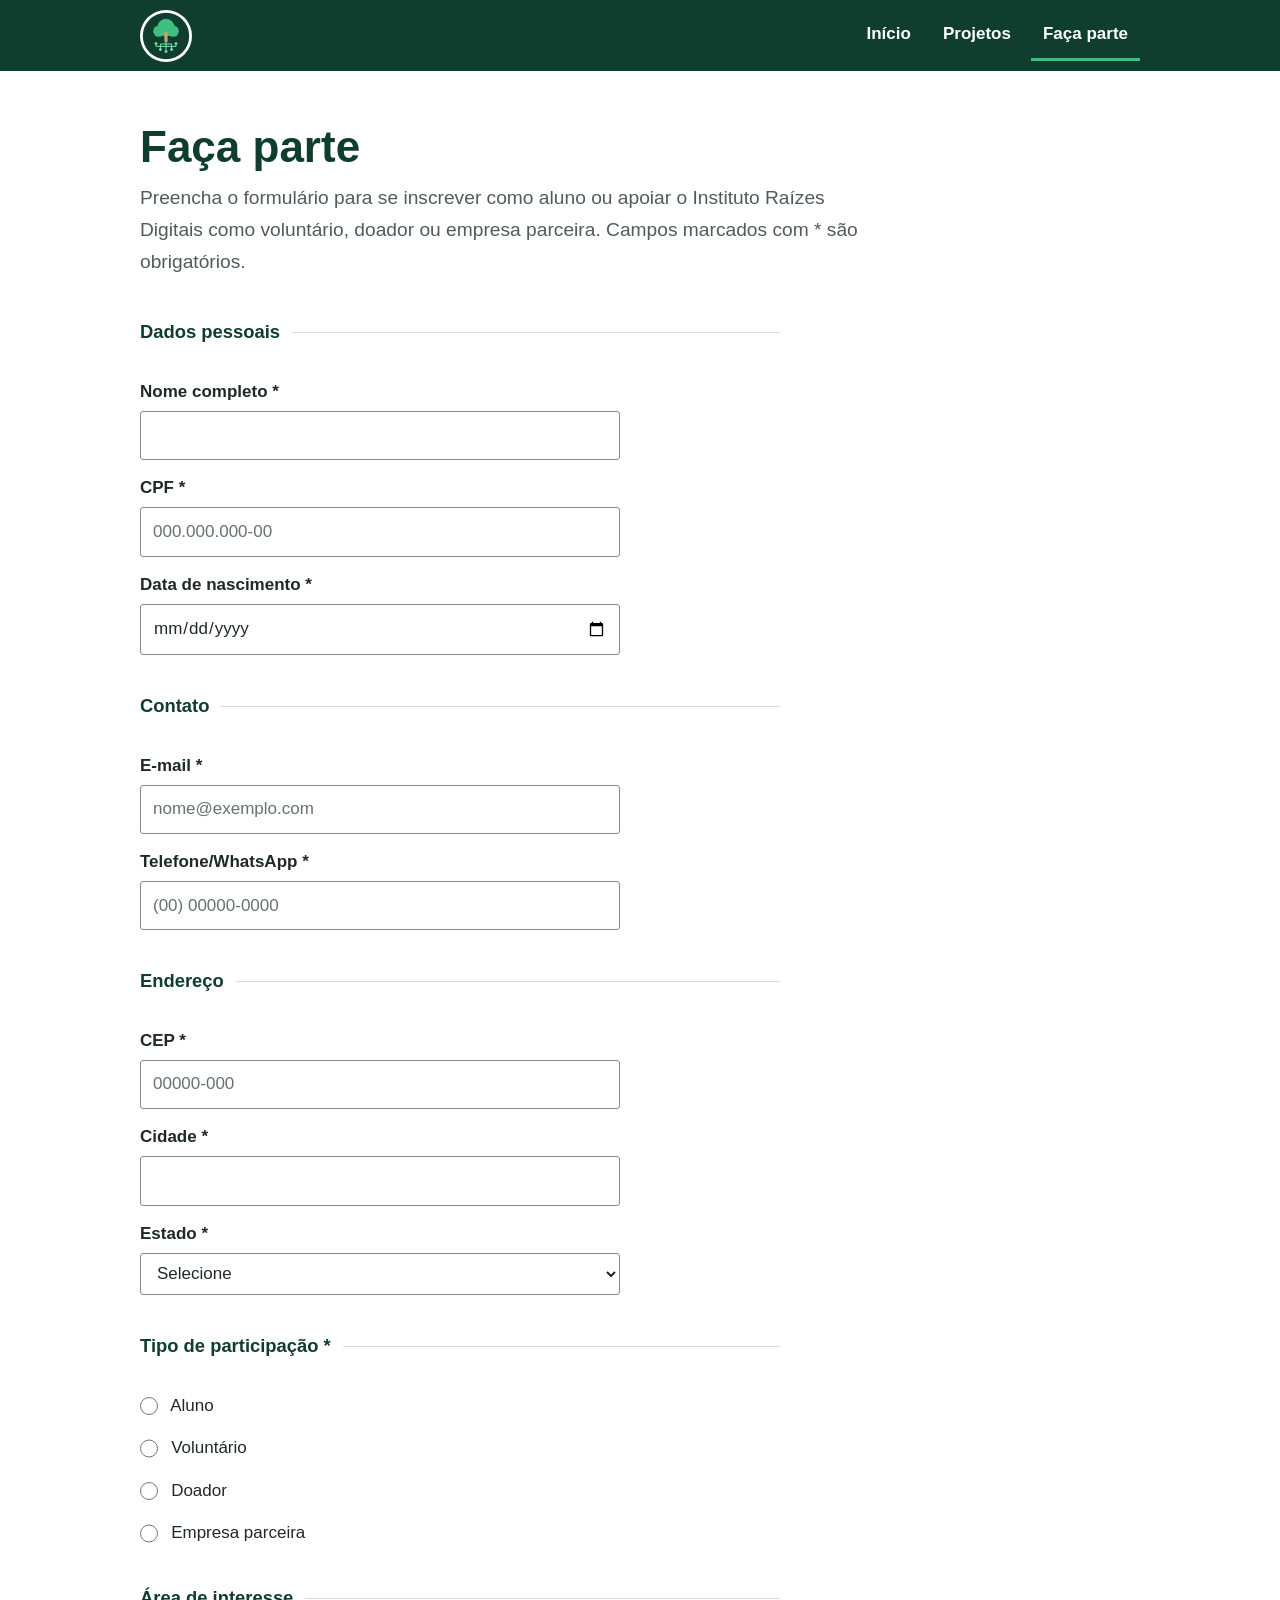
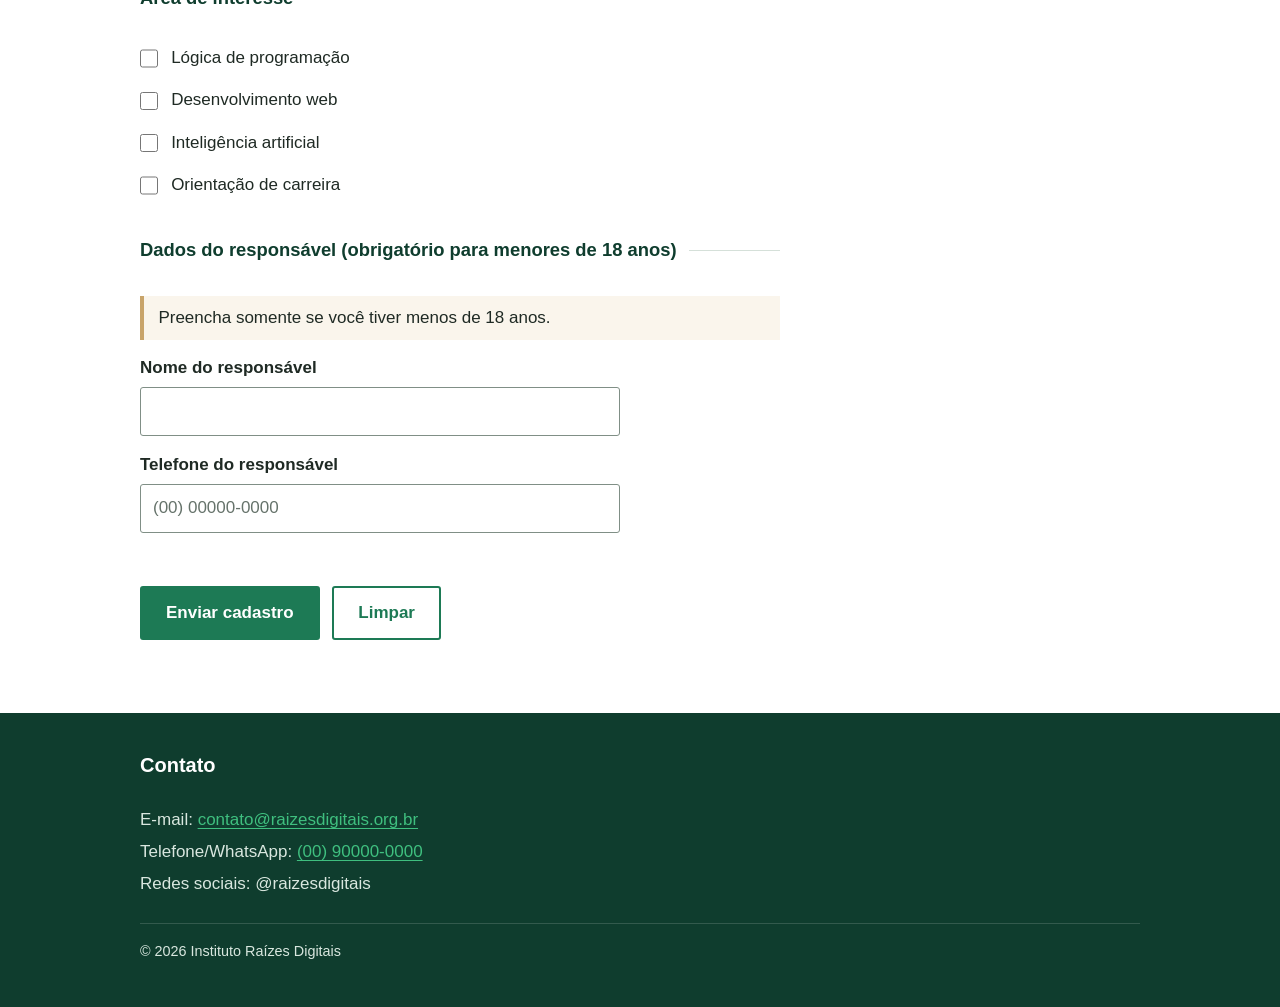
==== cadastro.html @ 271962aa "Initial commit" ====
<!DOCTYPE html>
<html lang="pt-BR">
<head>
  <meta charset="UTF-8">
  <meta name="viewport" content="width=device-width, initial-scale=1.0">
  <meta name="description" content="Cadastre-se como aluno, voluntário, doador ou parceiro do Instituto Raízes Digitais.">
  <link rel="stylesheet" href="assets/css/style.css">
  <title>Faça parte | Instituto Raízes Digitais</title>
</head>
<body>

  <header>
    <picture>
      <source srcset="assets/img/logo-raizes-digitais.svg" type="image/svg+xml">
      <source srcset="assets/img/logo-raizes-digitais.webp" type="image/webp">
      <img src="assets/img/logo-raizes-digitais.png" alt="Logotipo do Instituto Raízes Digitais: uma árvore com raízes em forma de circuito eletrônico" width="120" height="120">
    </picture>
    <nav>
      <ul>
        <li><a href="index.html">Início</a></li>
        <li><a href="projetos.html">Projetos</a></li>
        <li><a href="cadastro.html" aria-current="page">Faça parte</a></li>
      </ul>
    </nav>
  </header>

  <main>
    <h1>Faça parte</h1>
    <p>Preencha o formulário para se inscrever como aluno ou apoiar o Instituto Raízes Digitais como voluntário, doador ou empresa parceira. Campos marcados com * são obrigatórios.</p>

    <form action="#" method="post">

      <fieldset>
        <legend>Dados pessoais</legend>

        <p>
          <label for="nome">Nome completo *</label><br>
          <input type="text" id="nome" name="nome" required minlength="3" maxlength="100" autocomplete="name">
        </p>

        <p>
          <label for="cpf">CPF *</label><br>
          <input type="text" id="cpf" name="cpf" required inputmode="numeric" maxlength="14"
                 pattern="\d{3}\.\d{3}\.\d{3}-\d{2}" placeholder="000.000.000-00"
                 title="Digite o CPF no formato 000.000.000-00">
        </p>

        <p>
          <label for="nascimento">Data de nascimento *</label><br>
          <input type="date" id="nascimento" name="nascimento" required min="1920-01-01" max="2010-12-31" autocomplete="bday">
        </p>
      </fieldset>

      <fieldset>
        <legend>Contato</legend>

        <p>
          <label for="email">E-mail *</label><br>
          <input type="email" id="email" name="email" required maxlength="100" autocomplete="email" placeholder="nome@exemplo.com">
        </p>

        <p>
          <label for="telefone">Telefone/WhatsApp *</label><br>
          <input type="tel" id="telefone" name="telefone" required maxlength="15" autocomplete="tel"
                 pattern="\(\d{2}\) \d{4,5}-\d{4}" placeholder="(00) 00000-0000"
                 title="Digite o telefone no formato (00) 00000-0000">
        </p>
      </fieldset>

      <fieldset>
        <legend>Endereço</legend>

        <p>
          <label for="cep">CEP *</label><br>
          <input type="text" id="cep" name="cep" required inputmode="numeric" maxlength="9"
                 pattern="\d{5}-\d{3}" placeholder="00000-000" autocomplete="postal-code"
                 title="Digite o CEP no formato 00000-000">
        </p>

        <p>
          <label for="cidade">Cidade *</label><br>
          <input type="text" id="cidade" name="cidade" required maxlength="60" autocomplete="address-level2">
        </p>

        <p>
          <label for="estado">Estado *</label><br>
          <select id="estado" name="estado" required autocomplete="address-level1">
            <option value="">Selecione</option>
            <option value="AC">Acre</option>
            <option value="AL">Alagoas</option>
            <option value="AP">Amapá</option>
            <option value="AM">Amazonas</option>
            <option value="BA">Bahia</option>
            <option value="CE">Ceará</option>
            <option value="DF">Distrito Federal</option>
            <option value="ES">Espírito Santo</option>
            <option value="GO">Goiás</option>
            <option value="MA">Maranhão</option>
            <option value="MT">Mato Grosso</option>
            <option value="MS">Mato Grosso do Sul</option>
            <option value="MG">Minas Gerais</option>
            <option value="PA">Pará</option>
            <option value="PB">Paraíba</option>
            <option value="PR">Paraná</option>
            <option value="PE">Pernambuco</option>
            <option value="PI">Piauí</option>
            <option value="RJ">Rio de Janeiro</option>
            <option value="RN">Rio Grande do Norte</option>
            <option value="RS">Rio Grande do Sul</option>
            <option value="RO">Rondônia</option>
            <option value="RR">Roraima</option>
            <option value="SC">Santa Catarina</option>
            <option value="SP">São Paulo</option>
            <option value="SE">Sergipe</option>
            <option value="TO">Tocantins</option>
          </select>
        </p>
      </fieldset>

      <fieldset>
        <legend>Tipo de participação *</legend>

        <p>
          <input type="radio" id="tipo-aluno" name="tipo" value="aluno" required>
          <label for="tipo-aluno">Aluno</label>
        </p>
        <p>
          <input type="radio" id="tipo-voluntario" name="tipo" value="voluntario">
          <label for="tipo-voluntario">Voluntário</label>
        </p>
        <p>
          <input type="radio" id="tipo-doador" name="tipo" value="doador">
          <label for="tipo-doador">Doador</label>
        </p>
        <p>
          <input type="radio" id="tipo-parceiro" name="tipo" value="parceiro">
          <label for="tipo-parceiro">Empresa parceira</label>
        </p>
      </fieldset>

      <fieldset>
        <legend>Área de interesse</legend>

        <p>
          <input type="checkbox" id="area-programacao" name="area" value="programacao">
          <label for="area-programacao">Lógica de programação</label>
        </p>
        <p>
          <input type="checkbox" id="area-web" name="area" value="web">
          <label for="area-web">Desenvolvimento web</label>
        </p>
        <p>
          <input type="checkbox" id="area-ia" name="area" value="ia">
          <label for="area-ia">Inteligência artificial</label>
        </p>
        <p>
          <input type="checkbox" id="area-carreira" name="area" value="carreira">
          <label for="area-carreira">Orientação de carreira</label>
        </p>
      </fieldset>

      <fieldset id="grupo-responsavel">
        <legend>Dados do responsável (obrigatório para menores de 18 anos)</legend>
        <p>Preencha somente se você tiver menos de 18 anos.</p>

        <p>
          <label for="resp-nome">Nome do responsável</label><br>
          <input type="text" id="resp-nome" name="resp-nome" minlength="3" maxlength="100">
        </p>

        <p>
          <label for="resp-telefone">Telefone do responsável</label><br>
          <input type="tel" id="resp-telefone" name="resp-telefone" maxlength="15"
                 pattern="\(\d{2}\) \d{4,5}-\d{4}" placeholder="(00) 00000-0000"
                 title="Digite o telefone no formato (00) 00000-0000">
        </p>
      </fieldset>

      <p>
        <button type="submit">Enviar cadastro</button>
        <button type="reset">Limpar</button>
      </p>

    </form>
  </main>

  <footer>
    <h2>Contato</h2>
    <address>
      <p>E-mail: <a href="mailto:contato@raizesdigitais.org.br">contato@raizesdigitais.org.br</a></p>
      <p>Telefone/WhatsApp: <a href="tel:+5500900000000">(00) 90000-0000</a></p>
      <p>Redes sociais: @raizesdigitais</p>
    </address>
    <p>&copy; 2026 Instituto Raízes Digitais</p>
  </footer>


</body>
</html>
---- assets/css/style.css ----
/* Instituto Raízes Digitais - folha de estilos */

/* ---------- Variáveis (cores e medidas) ---------- */
:root {
  --verde-escuro: #0f3d2e;
  --verde: #1d7a55;
  --verde-claro: #3fbf7f;
  --verde-suave: #e6f4ec;
  --madeira: #c8a46a;
  --texto: #1f2a24;
  --texto-suave: #4f5d55;
  --fundo: #ffffff;
  --branco: #ffffff;
  --borda: #d5e0d9;
  --borda-campo: #808f86;
  --erro: #b3261e;
  --raio: 3px;
  --largura: 1000px;
  --leitura: 68ch;
}

/* ---------- Base ---------- */
*,
*::before,
*::after {
  box-sizing: border-box;
}

html {
  scroll-behavior: smooth;
}

body {
  margin: 0;
  font-family: "Segoe UI", Roboto, Arial, sans-serif;
  font-size: 1.0625rem;
  line-height: 1.65;
  color: var(--texto);
  background: var(--fundo);
}

img {
  max-width: 100%;
  height: auto;
  display: block;
}

p,
li {
  max-width: var(--leitura);
}

a {
  color: var(--verde);
  text-underline-offset: 0.15em;
}

a:hover {
  color: var(--verde-escuro);
}

a:focus-visible,
button:focus-visible,
input:focus-visible,
select:focus-visible {
  outline: 3px solid var(--madeira);
  outline-offset: 2px;
}

h1,
h2,
h3 {
  line-height: 1.25;
  color: var(--verde-escuro);
}

h1 {
  font-size: clamp(2rem, 5vw, 2.75rem);
  margin: 0 0 0.5rem;
}

h2 {
  font-size: 1.55rem;
  margin: 0 0 1.75rem;
}

h3 {
  font-size: 1.15rem;
  margin: 1.5rem 0 0.35rem;
}

/* ---------- Cabeçalho e navegação ---------- */
header {
  display: flex;
  align-items: center;
  justify-content: space-between;
  gap: 1rem;
  padding: 0.6rem max(1rem, calc((100% - var(--largura)) / 2));
  background: var(--verde-escuro);
  position: sticky;
  top: 0;
  z-index: 10;
}

header img {
  width: 52px;
  height: 52px;
  padding: 2px;
  background: var(--branco);
  border-radius: 50%;
}

nav ul {
  display: flex;
  flex-wrap: wrap;
  gap: 0.5rem;
  margin: 0;
  padding: 0;
  list-style: none;
}

nav a {
  display: block;
  padding: 0.6rem 0.75rem;
  border-bottom: 3px solid transparent;
  color: var(--branco);
  text-decoration: none;
  font-weight: 600;
}

nav a:hover {
  color: var(--branco);
  border-bottom-color: rgba(255, 255, 255, 0.4);
}

nav a[aria-current="page"] {
  border-bottom-color: var(--verde-claro);
}

/* ---------- Conteúdo principal ---------- */
main {
  max-width: calc(var(--largura) + 2rem);
  margin: 0 auto;
  padding: 3rem 1rem 3.5rem;
}

main > h1 + p {
  font-size: 1.2rem;
  color: var(--texto-suave);
  margin: 0 0 2.5rem;
}

main > section {
  padding: 2.5rem 0;
  border-top: 1px solid var(--borda);
}

main > section picture img {
  margin-top: 1.5rem;
}

main h2 + * {
  margin-top: 0;
}

main > section > :last-child {
  margin-bottom: 0;
}

main h2 + p {
  margin-top: -0.3rem;
}

main h3 + p {
  margin-top: 0;
}

#missao-visao-valores ul {
  display: flex;
  flex-wrap: wrap;
  gap: 0.5rem;
  max-width: none;
  padding: 0;
  list-style: none;
}

#missao-visao-valores li {
  padding: 0.3rem 0.8rem;
  border: 1px solid var(--verde);
  color: var(--verde-escuro);
  font-weight: 600;
  font-size: 0.95rem;
}

#impacto ul {
  display: grid;
  grid-template-columns: repeat(auto-fit, minmax(170px, 1fr));
  gap: 1.75rem 1.5rem;
  margin: 0;
  padding: 0;
  list-style: none;
}

#impacto li {
  padding-left: 1rem;
  border-left: 3px solid var(--verde-claro);
  color: var(--texto-suave);
  line-height: 1.4;
}

#impacto strong {
  display: block;
  font-size: 2.1rem;
  line-height: 1.1;
  color: var(--verde);
}

#como-apoiar p:last-child a,
#como-participar a {
  display: inline-block;
  margin-top: 0.25rem;
  padding: 0.55rem 1.1rem;
  border-radius: var(--raio);
  background: var(--verde);
  color: var(--branco);
  text-decoration: none;
  font-weight: 600;
}

#como-apoiar p:last-child a:hover,
#como-participar a:hover {
  background: var(--verde-escuro);
  color: var(--branco);
}

#como-participar a {
  margin-left: 0.25rem;
  padding: 0.3rem 0.8rem;
  font-size: 0.95rem;
}

/* ---------- Página inicial em telas largas ---------- */
@media (min-width: 760px) {
  #quem-somos {
    display: grid;
    grid-template-columns: 1fr 1fr;
    grid-template-rows: auto 1fr;
    column-gap: 2.5rem;
    align-items: start;
  }

  #quem-somos h2 {
    grid-column: 1;
    grid-row: 1;
  }

  #quem-somos p {
    grid-column: 1;
    grid-row: 2;
  }

  #quem-somos picture {
    grid-column: 2;
    grid-row: 1 / 3;
  }

  #quem-somos picture img {
    margin-top: 0;
  }

  #missao-visao-valores {
    display: grid;
    grid-template-columns: 1fr 1fr;
    column-gap: 3rem;
  }

  #missao-visao-valores h2,
  #missao-visao-valores h3:nth-of-type(3),
  #missao-visao-valores ul {
    grid-column: 1 / -1;
  }

  #missao-visao-valores h3:nth-of-type(1),
  #missao-visao-valores h3:nth-of-type(2) {
    grid-row: 2;
    margin-top: 0;
  }

  #missao-visao-valores p:nth-of-type(1),
  #missao-visao-valores p:nth-of-type(2) {
    grid-row: 3;
  }

  #missao-visao-valores h3:nth-of-type(1),
  #missao-visao-valores p:nth-of-type(1) {
    grid-column: 1;
  }

  #missao-visao-valores h3:nth-of-type(2),
  #missao-visao-valores p:nth-of-type(2) {
    grid-column: 2;
  }

  #impacto ul {
    grid-template-columns: repeat(3, 1fr);
  }

  #como-apoiar {
    display: grid;
    grid-template-columns: repeat(3, 1fr);
    column-gap: 3rem;
  }

  #como-apoiar h2,
  #como-apoiar p:last-child {
    grid-column: 1 / -1;
  }

  #como-apoiar h3 {
    grid-row: 2;
    margin-top: 0;
  }

  #como-apoiar h3 + p {
    grid-row: 3;
  }

  #como-apoiar h3:nth-of-type(1),
  #como-apoiar h3:nth-of-type(1) + p {
    grid-column: 1;
  }

  #como-apoiar h3:nth-of-type(2),
  #como-apoiar h3:nth-of-type(2) + p {
    grid-column: 2;
  }

  #como-apoiar h3:nth-of-type(3),
  #como-apoiar h3:nth-of-type(3) + p {
    grid-column: 3;
  }
}

#missao-visao-valores h3:nth-of-type(-n + 2),
#missao-visao-valores p:nth-of-type(-n + 2),
#como-apoiar h3,
#como-apoiar h3 + p {
  max-width: none;
  margin-bottom: 0;
  padding-left: 1.1rem;
  padding-right: 1.1rem;
  background: var(--verde-suave);
}

#missao-visao-valores h3:nth-of-type(-n + 2),
#como-apoiar h3 {
  padding-top: 0.9rem;
  padding-bottom: 0.35rem;
  border-top: 3px solid var(--verde-claro);
}

#missao-visao-valores p:nth-of-type(-n + 2),
#como-apoiar h3 + p {
  padding-bottom: 1.1rem;
}

#como-apoiar p:last-child {
  margin: 2.25rem 0 0;
}

/* ---------- Projetos ---------- */
#frentes {
  display: grid;
  grid-template-columns: repeat(auto-fill, minmax(280px, 1fr));
  gap: 2rem 1.75rem;
}

#frentes h2 {
  grid-column: 1 / -1;
  margin-bottom: -0.25rem;
}

#frentes article {
  padding-top: 1rem;
  border-top: 3px solid var(--verde-claro);
}

#frentes article h3 {
  margin-top: 0;
}

#frentes article ul {
  margin: 0.75rem 0 0;
  padding: 0;
  list-style: none;
  font-size: 0.92rem;
  color: var(--texto-suave);
}

#frentes article li + li {
  border-top: 1px solid var(--borda);
  padding-top: 0.25rem;
  margin-top: 0.25rem;
}

#protecao-menores ul {
  padding-left: 1.25rem;
}

#protecao-menores li + li {
  margin-top: 0.4rem;
}

/* ---------- Formulário de cadastro ---------- */
form {
  display: grid;
  gap: 2.25rem;
  max-width: 640px;
}

fieldset {
  min-width: 0;
  margin: 0;
  padding: 1rem 0 0;
  border: 0;
  border-top: 1px solid var(--borda);
}

legend {
  padding: 0 0.75rem 0 0;
  color: var(--verde-escuro);
  font-size: 1.15rem;
  font-weight: 700;
}

fieldset p {
  margin: 0.9rem 0 0;
}

label {
  font-weight: 600;
}

input[type="text"],
input[type="email"],
input[type="tel"],
input[type="date"],
select {
  width: 100%;
  max-width: 480px;
  margin-top: 0.3rem;
  padding: 0.6rem 0.75rem;
  font: inherit;
  color: var(--texto);
  background: var(--branco);
  border: 1px solid var(--borda-campo);
  border-radius: var(--raio);
}

input::placeholder {
  color: #66736b;
}

input:hover,
select:hover {
  border-color: var(--texto-suave);
}

input:focus,
select:focus {
  border-color: var(--verde);
}

input[type="radio"],
input[type="checkbox"] {
  width: 1.15rem;
  height: 1.15rem;
  margin: 0 0.5rem 0 0;
  vertical-align: middle;
  accent-color: var(--verde);
}

input[type="radio"] + label,
input[type="checkbox"] + label {
  font-weight: 400;
}

input:user-invalid,
select:user-invalid {
  border-color: var(--erro);
  border-left-width: 4px;
}

input:user-valid,
select:user-valid {
  border-color: var(--verde);
}

#grupo-responsavel > p:first-of-type {
  padding: 0.5rem 0.9rem;
  border-left: 4px solid var(--madeira);
  background: #faf5ec;
}

button {
  font: inherit;
  font-weight: 700;
  padding: 0.7rem 1.5rem;
  border-radius: var(--raio);
  border: 2px solid var(--verde);
  cursor: pointer;
}

button[type="submit"] {
  background: var(--verde);
  color: var(--branco);
}

button[type="submit"]:hover {
  background: var(--verde-escuro);
  border-color: var(--verde-escuro);
}

button[type="reset"] {
  background: transparent;
  color: var(--verde);
  margin-left: 0.5rem;
}

button[type="reset"]:hover {
  background: var(--verde-suave);
}

/* ---------- Rodapé ---------- */
footer {
  padding: 2.5rem max(1rem, calc((100% - var(--largura)) / 2));
  background: var(--verde-escuro);
  color: #d9e7df;
}

footer h2 {
  color: var(--branco);
  font-size: 1.25rem;
}

footer address {
  font-style: normal;
}

footer p {
  margin: 0.25rem 0;
}

footer a {
  color: var(--verde-claro);
}

footer a:hover {
  color: var(--branco);
}

footer > p:last-child {
  margin-top: 1.5rem;
  padding-top: 1rem;
  border-top: 1px solid rgba(255, 255, 255, 0.15);
  max-width: none;
  font-size: 0.9rem;
}

/* ---------- Telas pequenas ---------- */
@media (max-width: 600px) {
  header {
    flex-direction: column;
    gap: 0.25rem;
  }

  main {
    padding-top: 2rem;
  }

  main > section {
    padding: 2rem 0;
  }

  button {
    width: 100%;
  }

  button[type="reset"] {
    margin: 0.5rem 0 0;
  }
}
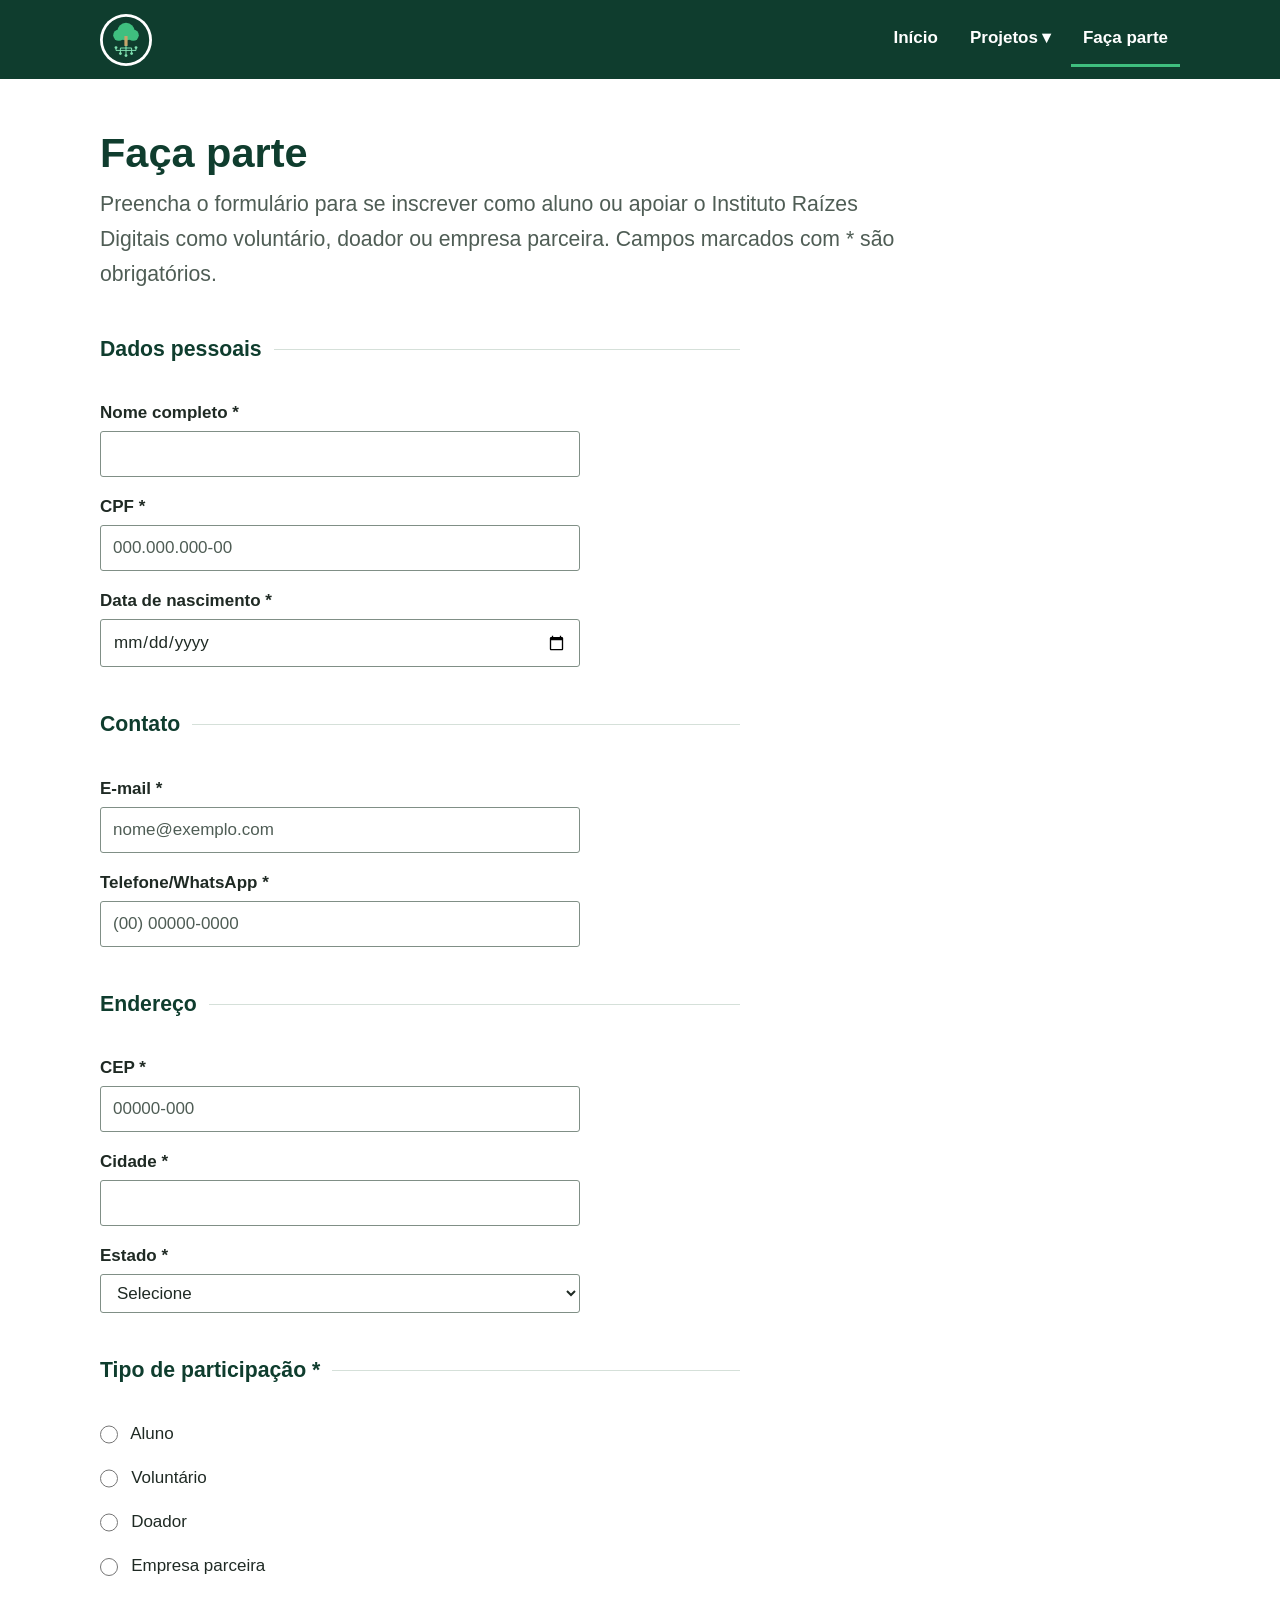
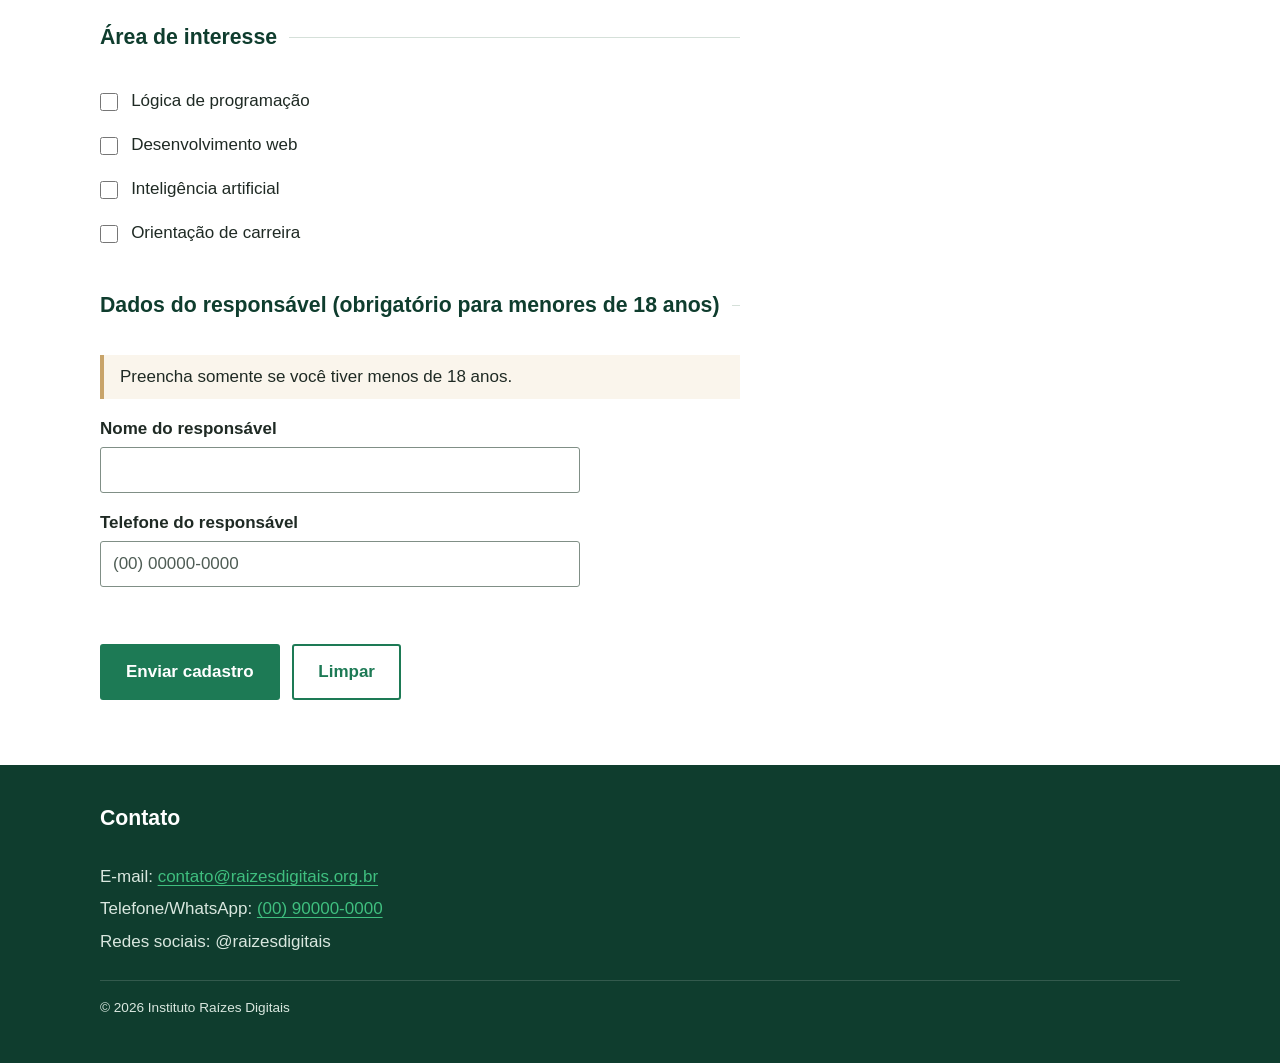
==== commit 56acdd59: "Adiciona submenu suspenso no item Projetos - Projetos vira item pai com link cego (#) e submenu   (F" ====
--- a/cadastro.html
+++ b/cadastro.html
@@ -18,7 +18,14 @@
     <nav>
       <ul>
         <li><a href="index.html">Início</a></li>
-        <li><a href="projetos.html">Projetos</a></li>
+        <li class="tem-submenu">
+          <a href="#" aria-haspopup="true">Projetos</a>
+          <ul>
+            <li><a href="projetos.html">Frentes de atuação</a></li>
+            <li><a href="projetos.html#como-participar">Como Participar</a></li>
+            <li><a href="projetos.html#protecao-menores">Proteção de Menores</a></li>
+          </ul>
+        </li>
         <li><a href="cadastro.html" aria-current="page">Faça parte</a></li>
       </ul>
     </nav>
--- a/assets/css/style.css
+++ b/assets/css/style.css
@@ -1,25 +1,116 @@
-/* Instituto Raízes Digitais - folha de estilos */
-
-/* ---------- Variáveis (cores e medidas) ---------- */
+/*
+  Instituto Raízes Digitais - folha de estilos
+*/
+
+/*
+  DESIGN SYSTEM (variáveis CSS)
+*/
 :root {
-  --verde-escuro: #0f3d2e;
-  --verde: #1d7a55;
-  --verde-claro: #3fbf7f;
-  --verde-suave: #e6f4ec;
-  --madeira: #c8a46a;
-  --texto: #1f2a24;
-  --texto-suave: #4f5d55;
-  --fundo: #ffffff;
-  --branco: #ffffff;
-  --borda: #d5e0d9;
-  --borda-campo: #808f86;
-  --erro: #b3261e;
+  /*
+    Cores primárias (identidade: verde)
+    primaria        botões, links, destaques
+    primaria-escura cabeçalho, rodapé, títulos
+    primaria-clara  bordas de destaque, link ativo
+    primaria-suave  fundos de blocos e cards
+  */
+  --cor-primaria: #1d7a55;
+  --cor-primaria-escura: #0f3d2e;
+  --cor-primaria-clara: #3fbf7f;
+  --cor-primaria-suave: #e6f4ec;
+
+  /*
+    Cores secundárias (apoio: bege)
+    secundaria       foco do teclado, avisos
+    secundaria-suave fundo de mensagens de aviso
+  */
+  --cor-secundaria: #c8a46a;
+  --cor-secundaria-suave: #faf5ec;
+
+  /*
+    Cores neutras
+    texto            texto principal
+    texto-suave      textos de apoio
+    texto-invertido  texto sobre fundo escuro
+    borda            divisórias
+    borda-campo      bordas de campos de formulário
+    fundo            fundo das páginas e campos
+    linha-invertida  divisória no rodapé
+    hover-invertido  hover no menu
+  */
+  --cor-texto: #1f2a24;
+  --cor-texto-suave: #4f5d55;
+  --cor-texto-invertido: #d9e7df;
+  --cor-borda: #d5e0d9;
+  --cor-borda-campo: #808f86;
+  --cor-fundo: #ffffff;
+  --cor-linha-invertida: rgba(255, 255, 255, 0.15);
+  --cor-hover-invertido: rgba(255, 255, 255, 0.4);
+
+  /*
+    Cor de estado
+    erro  campos inválidos
+  */
+  --cor-erro: #b3261e;
+
+  /*
+    Tipografia
+  */
+  --fonte-base: "Segoe UI", Roboto, Arial, sans-serif;
+  --peso-normal: 400;
+  --peso-medio: 600;
+  --peso-forte: 700;
+  --altura-linha-texto: 1.65;
+  --altura-linha-titulo: 1.25;
+
+  /*
+    Escala modular de razão 1.25 a partir de 1.0625rem (17px)
+    pequeno   13,6px - rodapé, detalhes dos cards
+    base      17px   - corpo do texto
+    medio     21,2px - h3, subtítulos, legendas
+    grande    26,6px - h2
+    destaque  33,2px - números de impacto
+    titulo    até 41,5px - h1
+  */
+  --texto-pequeno: 0.85rem;
+  --texto-base: 1.0625rem;
+  --texto-medio: 1.328rem;
+  --texto-grande: 1.66rem;
+  --texto-destaque: 2.075rem;
+  --texto-titulo: clamp(2rem, 5vw, 2.594rem);
+
+  /*
+    Espaçamentos (escala modular de base 4px)
+    1=4px   2=8px   3=12px  4=16px
+    5=24px  6=32px  7=40px  8=48px
+  */
+  --esp-1: 0.25rem;
+  --esp-2: 0.5rem;
+  --esp-3: 0.75rem;
+  --esp-4: 1rem;
+  --esp-5: 1.5rem;
+  --esp-6: 2rem;
+  --esp-7: 2.5rem;
+  --esp-8: 3rem;
+
+  /*
+    Outras medidas
+  */
   --raio: 3px;
   --largura: 1000px;
   --leitura: 68ch;
-}
-
-/* ---------- Base ---------- */
+
+  /*
+    Grid
+    colunas  sistema de 12 colunas
+    gutter   espaço entre colunas
+  */
+  --colunas: 12;
+  --gutter: var(--esp-5);
+}
+
+/*
+  BASE
+*/
 *,
 *::before,
 *::after {
@@ -32,11 +123,11 @@
 
 body {
   margin: 0;
-  font-family: "Segoe UI", Roboto, Arial, sans-serif;
-  font-size: 1.0625rem;
-  line-height: 1.65;
-  color: var(--texto);
-  background: var(--fundo);
+  font-family: var(--fonte-base);
+  font-size: var(--texto-base);
+  line-height: var(--altura-linha-texto);
+  color: var(--cor-texto);
+  background: var(--cor-fundo);
 }
 
 img {
@@ -51,52 +142,55 @@
 }
 
 a {
-  color: var(--verde);
+  color: var(--cor-primaria);
   text-underline-offset: 0.15em;
 }
 
 a:hover {
-  color: var(--verde-escuro);
+  color: var(--cor-primaria-escura);
 }
 
 a:focus-visible,
 button:focus-visible,
 input:focus-visible,
 select:focus-visible {
-  outline: 3px solid var(--madeira);
+  outline: 3px solid var(--cor-secundaria);
   outline-offset: 2px;
 }
 
 h1,
 h2,
 h3 {
-  line-height: 1.25;
-  color: var(--verde-escuro);
+  line-height: var(--altura-linha-titulo);
+  color: var(--cor-primaria-escura);
 }
 
 h1 {
-  font-size: clamp(2rem, 5vw, 2.75rem);
-  margin: 0 0 0.5rem;
+  font-size: var(--texto-titulo);
+  margin: 0 0 var(--esp-2);
 }
 
 h2 {
-  font-size: 1.55rem;
-  margin: 0 0 1.75rem;
+  font-size: var(--texto-grande);
+  margin: 0 0 var(--esp-6);
 }
 
 h3 {
-  font-size: 1.15rem;
-  margin: 1.5rem 0 0.35rem;
-}
-
-/* ---------- Cabeçalho e navegação ---------- */
+  font-size: var(--texto-medio);
+  margin: var(--esp-5) 0 var(--esp-1);
+}
+
+/*
+  CABEÇALHO E NAVEGAÇÃO
+*/
 header {
   display: flex;
+  flex-direction: column;
   align-items: center;
   justify-content: space-between;
-  gap: 1rem;
-  padding: 0.6rem max(1rem, calc((100% - var(--largura)) / 2));
-  background: var(--verde-escuro);
+  gap: var(--esp-1);
+  padding: var(--esp-3) max(var(--esp-4), calc((100% - var(--largura)) / 2));
+  background: var(--cor-primaria-escura);
   position: sticky;
   top: 0;
   z-index: 10;
@@ -106,14 +200,14 @@
   width: 52px;
   height: 52px;
   padding: 2px;
-  background: var(--branco);
+  background: var(--cor-fundo);
   border-radius: 50%;
 }
 
 nav ul {
   display: flex;
   flex-wrap: wrap;
-  gap: 0.5rem;
+  gap: var(--esp-2);
   margin: 0;
   padding: 0;
   list-style: none;
@@ -121,42 +215,107 @@
 
 nav a {
   display: block;
-  padding: 0.6rem 0.75rem;
+  padding: var(--esp-3);
   border-bottom: 3px solid transparent;
-  color: var(--branco);
+  color: var(--cor-fundo);
   text-decoration: none;
-  font-weight: 600;
+  font-weight: var(--peso-medio);
 }
 
 nav a:hover {
-  color: var(--branco);
-  border-bottom-color: rgba(255, 255, 255, 0.4);
+  color: var(--cor-fundo);
+  border-bottom-color: var(--cor-hover-invertido);
 }
 
 nav a[aria-current="page"] {
-  border-bottom-color: var(--verde-claro);
-}
-
-/* ---------- Conteúdo principal ---------- */
+  border-bottom-color: var(--cor-primaria-clara);
+}
+
+/*
+  Submenu (dropdown) do item Projetos
+*/
+nav .tem-submenu {
+  position: relative;
+}
+
+nav .tem-submenu > a::after {
+  content: "\25BE";
+  margin-left: var(--esp-1);
+}
+
+nav .tem-submenu > ul {
+  display: none;
+  position: absolute;
+  top: 100%;
+  left: 0;
+  flex-direction: column;
+  gap: 0;
+  width: max-content;
+  padding: var(--esp-1);
+  background: var(--cor-primaria-escura);
+  z-index: 20;
+}
+
+nav .tem-submenu:hover > ul,
+nav .tem-submenu:focus-within > ul {
+  display: flex;
+}
+
+nav .tem-submenu > ul a {
+  border-bottom: 0;
+}
+
+nav .tem-submenu > ul a:hover {
+  background: var(--cor-primaria);
+}
+
+/*
+  CONTEÚDO PRINCIPAL
+*/
 main {
-  max-width: calc(var(--largura) + 2rem);
+  max-width: calc(var(--largura) + 2 * var(--esp-4));
   margin: 0 auto;
-  padding: 3rem 1rem 3.5rem;
+  padding: var(--esp-6) var(--esp-4) var(--esp-8);
+}
+
+/*
+  GRID DE 12 COLUNAS (layout macro)
+  O main e os blocos com colunas usam a mesma grade de 12
+  colunas. Por padrão (celular), cada filho ocupa as 12.
+*/
+main,
+#quem-somos,
+#missao-visao-valores,
+#impacto ul,
+#como-apoiar,
+#frentes {
+  display: grid;
+  grid-template-columns: repeat(var(--colunas), minmax(0, 1fr));
+  column-gap: var(--gutter);
+  align-items: start;
+}
+
+main > *,
+#quem-somos > *,
+#missao-visao-valores > *,
+#como-apoiar > *,
+#frentes > * {
+  grid-column: 1 / -1;
 }
 
 main > h1 + p {
-  font-size: 1.2rem;
-  color: var(--texto-suave);
-  margin: 0 0 2.5rem;
+  font-size: var(--texto-medio);
+  color: var(--cor-texto-suave);
+  margin: 0 0 var(--esp-7);
 }
 
 main > section {
-  padding: 2.5rem 0;
-  border-top: 1px solid var(--borda);
+  padding: var(--esp-6) 0;
+  border-top: 1px solid var(--cor-borda);
 }
 
 main > section picture img {
-  margin-top: 1.5rem;
+  margin-top: var(--esp-5);
 }
 
 main h2 + * {
@@ -168,7 +327,7 @@
 }
 
 main h2 + p {
-  margin-top: -0.3rem;
+  margin-top: calc(-1 * var(--esp-1));
 }
 
 main h3 + p {
@@ -178,167 +337,62 @@
 #missao-visao-valores ul {
   display: flex;
   flex-wrap: wrap;
-  gap: 0.5rem;
+  gap: var(--esp-2);
   max-width: none;
   padding: 0;
   list-style: none;
 }
 
 #missao-visao-valores li {
-  padding: 0.3rem 0.8rem;
-  border: 1px solid var(--verde);
-  color: var(--verde-escuro);
-  font-weight: 600;
-  font-size: 0.95rem;
+  padding: var(--esp-1) var(--esp-3);
+  border: 1px solid var(--cor-primaria);
+  color: var(--cor-primaria-escura);
+  font-weight: var(--peso-medio);
 }
 
 #impacto ul {
-  display: grid;
-  grid-template-columns: repeat(auto-fit, minmax(170px, 1fr));
-  gap: 1.75rem 1.5rem;
+  row-gap: var(--esp-6);
   margin: 0;
   padding: 0;
   list-style: none;
 }
 
 #impacto li {
-  padding-left: 1rem;
-  border-left: 3px solid var(--verde-claro);
-  color: var(--texto-suave);
+  grid-column: span 6;
+  padding-left: var(--esp-4);
+  border-left: 3px solid var(--cor-primaria-clara);
+  color: var(--cor-texto-suave);
   line-height: 1.4;
 }
 
 #impacto strong {
   display: block;
-  font-size: 2.1rem;
+  font-size: var(--texto-destaque);
   line-height: 1.1;
-  color: var(--verde);
+  color: var(--cor-primaria);
 }
 
 #como-apoiar p:last-child a,
 #como-participar a {
   display: inline-block;
-  margin-top: 0.25rem;
-  padding: 0.55rem 1.1rem;
+  margin-top: var(--esp-1);
+  padding: var(--esp-2) var(--esp-4);
   border-radius: var(--raio);
-  background: var(--verde);
-  color: var(--branco);
+  background: var(--cor-primaria);
+  color: var(--cor-fundo);
   text-decoration: none;
-  font-weight: 600;
+  font-weight: var(--peso-medio);
 }
 
 #como-apoiar p:last-child a:hover,
 #como-participar a:hover {
-  background: var(--verde-escuro);
-  color: var(--branco);
+  background: var(--cor-primaria-escura);
+  color: var(--cor-fundo);
 }
 
 #como-participar a {
-  margin-left: 0.25rem;
-  padding: 0.3rem 0.8rem;
-  font-size: 0.95rem;
-}
-
-/* ---------- Página inicial em telas largas ---------- */
-@media (min-width: 760px) {
-  #quem-somos {
-    display: grid;
-    grid-template-columns: 1fr 1fr;
-    grid-template-rows: auto 1fr;
-    column-gap: 2.5rem;
-    align-items: start;
-  }
-
-  #quem-somos h2 {
-    grid-column: 1;
-    grid-row: 1;
-  }
-
-  #quem-somos p {
-    grid-column: 1;
-    grid-row: 2;
-  }
-
-  #quem-somos picture {
-    grid-column: 2;
-    grid-row: 1 / 3;
-  }
-
-  #quem-somos picture img {
-    margin-top: 0;
-  }
-
-  #missao-visao-valores {
-    display: grid;
-    grid-template-columns: 1fr 1fr;
-    column-gap: 3rem;
-  }
-
-  #missao-visao-valores h2,
-  #missao-visao-valores h3:nth-of-type(3),
-  #missao-visao-valores ul {
-    grid-column: 1 / -1;
-  }
-
-  #missao-visao-valores h3:nth-of-type(1),
-  #missao-visao-valores h3:nth-of-type(2) {
-    grid-row: 2;
-    margin-top: 0;
-  }
-
-  #missao-visao-valores p:nth-of-type(1),
-  #missao-visao-valores p:nth-of-type(2) {
-    grid-row: 3;
-  }
-
-  #missao-visao-valores h3:nth-of-type(1),
-  #missao-visao-valores p:nth-of-type(1) {
-    grid-column: 1;
-  }
-
-  #missao-visao-valores h3:nth-of-type(2),
-  #missao-visao-valores p:nth-of-type(2) {
-    grid-column: 2;
-  }
-
-  #impacto ul {
-    grid-template-columns: repeat(3, 1fr);
-  }
-
-  #como-apoiar {
-    display: grid;
-    grid-template-columns: repeat(3, 1fr);
-    column-gap: 3rem;
-  }
-
-  #como-apoiar h2,
-  #como-apoiar p:last-child {
-    grid-column: 1 / -1;
-  }
-
-  #como-apoiar h3 {
-    grid-row: 2;
-    margin-top: 0;
-  }
-
-  #como-apoiar h3 + p {
-    grid-row: 3;
-  }
-
-  #como-apoiar h3:nth-of-type(1),
-  #como-apoiar h3:nth-of-type(1) + p {
-    grid-column: 1;
-  }
-
-  #como-apoiar h3:nth-of-type(2),
-  #como-apoiar h3:nth-of-type(2) + p {
-    grid-column: 2;
-  }
-
-  #como-apoiar h3:nth-of-type(3),
-  #como-apoiar h3:nth-of-type(3) + p {
-    grid-column: 3;
-  }
+  margin-left: var(--esp-1);
+  padding: var(--esp-1) var(--esp-3);
 }
 
 #missao-visao-valores h3:nth-of-type(-n + 2),
@@ -347,42 +401,42 @@
 #como-apoiar h3 + p {
   max-width: none;
   margin-bottom: 0;
-  padding-left: 1.1rem;
-  padding-right: 1.1rem;
-  background: var(--verde-suave);
+  padding-left: var(--esp-4);
+  padding-right: var(--esp-4);
+  background: var(--cor-primaria-suave);
 }
 
 #missao-visao-valores h3:nth-of-type(-n + 2),
 #como-apoiar h3 {
-  padding-top: 0.9rem;
-  padding-bottom: 0.35rem;
-  border-top: 3px solid var(--verde-claro);
+  padding-top: var(--esp-4);
+  padding-bottom: var(--esp-1);
+  border-top: 3px solid var(--cor-primaria-clara);
 }
 
 #missao-visao-valores p:nth-of-type(-n + 2),
 #como-apoiar h3 + p {
-  padding-bottom: 1.1rem;
+  padding-bottom: var(--esp-4);
 }
 
 #como-apoiar p:last-child {
-  margin: 2.25rem 0 0;
-}
-
-/* ---------- Projetos ---------- */
+  margin: var(--esp-7) 0 0;
+}
+
+/*
+  PROJETOS
+*/
 #frentes {
-  display: grid;
-  grid-template-columns: repeat(auto-fill, minmax(280px, 1fr));
-  gap: 2rem 1.75rem;
+  row-gap: var(--esp-6);
 }
 
 #frentes h2 {
   grid-column: 1 / -1;
-  margin-bottom: -0.25rem;
+  margin-bottom: calc(-1 * var(--esp-1));
 }
 
 #frentes article {
-  padding-top: 1rem;
-  border-top: 3px solid var(--verde-claro);
+  padding-top: var(--esp-4);
+  border-top: 3px solid var(--cor-primaria-clara);
 }
 
 #frentes article h3 {
@@ -390,55 +444,57 @@
 }
 
 #frentes article ul {
-  margin: 0.75rem 0 0;
+  margin: var(--esp-3) 0 0;
   padding: 0;
   list-style: none;
-  font-size: 0.92rem;
-  color: var(--texto-suave);
+  font-size: var(--texto-pequeno);
+  color: var(--cor-texto-suave);
 }
 
 #frentes article li + li {
-  border-top: 1px solid var(--borda);
-  padding-top: 0.25rem;
-  margin-top: 0.25rem;
+  border-top: 1px solid var(--cor-borda);
+  padding-top: var(--esp-1);
+  margin-top: var(--esp-1);
 }
 
 #protecao-menores ul {
-  padding-left: 1.25rem;
+  padding-left: var(--esp-5);
 }
 
 #protecao-menores li + li {
-  margin-top: 0.4rem;
-}
-
-/* ---------- Formulário de cadastro ---------- */
+  margin-top: var(--esp-2);
+}
+
+/*
+  FORMULÁRIO DE CADASTRO
+*/
 form {
   display: grid;
-  gap: 2.25rem;
+  gap: var(--esp-7);
   max-width: 640px;
 }
 
 fieldset {
   min-width: 0;
   margin: 0;
-  padding: 1rem 0 0;
+  padding: var(--esp-4) 0 0;
   border: 0;
-  border-top: 1px solid var(--borda);
+  border-top: 1px solid var(--cor-borda);
 }
 
 legend {
-  padding: 0 0.75rem 0 0;
-  color: var(--verde-escuro);
-  font-size: 1.15rem;
-  font-weight: 700;
+  padding: 0 var(--esp-3) 0 0;
+  color: var(--cor-primaria-escura);
+  font-size: var(--texto-medio);
+  font-weight: var(--peso-forte);
 }
 
 fieldset p {
-  margin: 0.9rem 0 0;
+  margin: var(--esp-4) 0 0;
 }
 
 label {
-  font-weight: 600;
+  font-weight: var(--peso-medio);
 }
 
 input[type="text"],
@@ -448,99 +504,103 @@
 select {
   width: 100%;
   max-width: 480px;
-  margin-top: 0.3rem;
-  padding: 0.6rem 0.75rem;
+  margin-top: var(--esp-1);
+  padding: var(--esp-2) var(--esp-3);
+  line-height: var(--altura-linha-titulo);
   font: inherit;
-  color: var(--texto);
-  background: var(--branco);
-  border: 1px solid var(--borda-campo);
+  color: var(--cor-texto);
+  background: var(--cor-fundo);
+  border: 1px solid var(--cor-borda-campo);
   border-radius: var(--raio);
 }
 
 input::placeholder {
-  color: #66736b;
+  color: var(--cor-texto-suave);
 }
 
 input:hover,
 select:hover {
-  border-color: var(--texto-suave);
+  border-color: var(--cor-texto-suave);
 }
 
 input:focus,
 select:focus {
-  border-color: var(--verde);
+  border-color: var(--cor-primaria);
 }
 
 input[type="radio"],
 input[type="checkbox"] {
   width: 1.15rem;
   height: 1.15rem;
-  margin: 0 0.5rem 0 0;
+  margin: 0 var(--esp-2) 0 0;
   vertical-align: middle;
-  accent-color: var(--verde);
+  accent-color: var(--cor-primaria);
 }
 
 input[type="radio"] + label,
 input[type="checkbox"] + label {
-  font-weight: 400;
+  font-weight: var(--peso-normal);
 }
 
 input:user-invalid,
 select:user-invalid {
-  border-color: var(--erro);
+  border-color: var(--cor-erro);
   border-left-width: 4px;
 }
 
 input:user-valid,
 select:user-valid {
-  border-color: var(--verde);
+  border-color: var(--cor-primaria);
 }
 
 #grupo-responsavel > p:first-of-type {
-  padding: 0.5rem 0.9rem;
-  border-left: 4px solid var(--madeira);
-  background: #faf5ec;
+  padding: var(--esp-2) var(--esp-4);
+  border-left: 4px solid var(--cor-secundaria);
+  background: var(--cor-secundaria-suave);
 }
 
 button {
+  width: 100%;
   font: inherit;
-  font-weight: 700;
-  padding: 0.7rem 1.5rem;
+  font-weight: var(--peso-forte);
+  padding: var(--esp-3) var(--esp-5);
   border-radius: var(--raio);
-  border: 2px solid var(--verde);
+  border: 2px solid var(--cor-primaria);
   cursor: pointer;
 }
 
 button[type="submit"] {
-  background: var(--verde);
-  color: var(--branco);
+  background: var(--cor-primaria);
+  color: var(--cor-fundo);
 }
 
 button[type="submit"]:hover {
-  background: var(--verde-escuro);
-  border-color: var(--verde-escuro);
+  background: var(--cor-primaria-escura);
+  border-color: var(--cor-primaria-escura);
 }
 
 button[type="reset"] {
   background: transparent;
-  color: var(--verde);
-  margin-left: 0.5rem;
+  color: var(--cor-primaria);
+  margin-top: var(--esp-2);
 }
 
 button[type="reset"]:hover {
-  background: var(--verde-suave);
-}
-
-/* ---------- Rodapé ---------- */
+  background: var(--cor-primaria-suave);
+}
+
+/*
+  RODAPÉ
+*/
 footer {
-  padding: 2.5rem max(1rem, calc((100% - var(--largura)) / 2));
-  background: var(--verde-escuro);
-  color: #d9e7df;
+  padding: var(--esp-7) max(var(--esp-4), calc((100% - var(--largura)) / 2));
+  background: var(--cor-primaria-escura);
+  color: var(--cor-texto-invertido);
 }
 
 footer h2 {
-  color: var(--branco);
-  font-size: 1.25rem;
+  color: var(--cor-fundo);
+  font-size: var(--texto-medio);
 }
 
 footer address {
@@ -548,45 +608,196 @@
 }
 
 footer p {
-  margin: 0.25rem 0;
+  margin: var(--esp-1) 0;
 }
 
 footer a {
-  color: var(--verde-claro);
+  color: var(--cor-primaria-clara);
 }
 
 footer a:hover {
-  color: var(--branco);
+  color: var(--cor-fundo);
 }
 
 footer > p:last-child {
-  margin-top: 1.5rem;
-  padding-top: 1rem;
-  border-top: 1px solid rgba(255, 255, 255, 0.15);
+  margin-top: var(--esp-5);
+  padding-top: var(--esp-4);
+  border-top: 1px solid var(--cor-linha-invertida);
   max-width: none;
-  font-size: 0.9rem;
-}
-
-/* ---------- Telas pequenas ---------- */
-@media (max-width: 600px) {
+  font-size: var(--texto-pequeno);
+}
+
+/*
+  BREAKPOINTS (mobile-first)
+  A base acima atende celulares pequenos (abaixo de 576px).
+  Cada @media acrescenta ajustes a partir da largura indicada.
+*/
+
+/*
+  1) 576px - celulares grandes e em modo paisagem
+*/
+@media (min-width: 576px) {
   header {
-    flex-direction: column;
-    gap: 0.25rem;
+    flex-direction: row;
+    gap: var(--esp-4);
   }
 
   main {
-    padding-top: 2rem;
+    padding-top: var(--esp-8);
   }
 
   main > section {
-    padding: 2rem 0;
+    padding: var(--esp-7) 0;
+  }
+
+  #frentes > article {
+    grid-column: span 6;
   }
 
   button {
+    width: auto;
+  }
+
+  button[type="reset"] {
+    margin: 0 0 0 var(--esp-2);
+  }
+}
+
+/*
+  2) 768px - tablets
+*/
+@media (min-width: 768px) {
+  /*
+    Quem somos: texto em 6 colunas e imagem nas outras 6
+  */
+  #quem-somos {
+    grid-template-rows: auto 1fr;
+    column-gap: var(--esp-7);
+  }
+
+  #quem-somos h2,
+  #quem-somos p {
+    grid-column: 1 / 7;
+  }
+
+  #quem-somos h2 {
+    grid-row: 1;
+  }
+
+  #quem-somos p {
+    grid-row: 2;
+  }
+
+  #quem-somos picture {
+    grid-column: 7 / 13;
+    grid-row: 1 / 3;
+    align-self: stretch;
+  }
+
+  #quem-somos picture img {
     width: 100%;
-  }
-
-  button[type="reset"] {
-    margin: 0.5rem 0 0;
-  }
-}
+    height: 100%;
+    object-fit: cover;
+    margin-top: 0;
+  }
+
+  /*
+    Missão e Visão lado a lado (6 + 6 colunas)
+  */
+  #missao-visao-valores h3:nth-of-type(1),
+  #missao-visao-valores h3:nth-of-type(2) {
+    grid-row: 2;
+    margin-top: 0;
+  }
+
+  #missao-visao-valores p:nth-of-type(1),
+  #missao-visao-valores p:nth-of-type(2) {
+    grid-row: 3;
+    align-self: stretch;
+  }
+
+  #missao-visao-valores h3:nth-of-type(1),
+  #missao-visao-valores p:nth-of-type(1) {
+    grid-column: 1 / 7;
+  }
+
+  #missao-visao-valores h3:nth-of-type(2),
+  #missao-visao-valores p:nth-of-type(2) {
+    grid-column: 7 / 13;
+  }
+
+  /*
+    Números de impacto: 3 por linha (4 colunas cada)
+  */
+  #impacto li {
+    grid-column: span 4;
+  }
+
+  /*
+    Como apoiar: 3 blocos de 4 colunas
+  */
+  #como-apoiar h3 {
+    grid-row: 2;
+    margin-top: 0;
+  }
+
+  #como-apoiar h3 + p {
+    grid-row: 3;
+  }
+
+  #como-apoiar h3:nth-of-type(1),
+  #como-apoiar h3:nth-of-type(1) + p {
+    grid-column: 1 / 5;
+  }
+
+  #como-apoiar h3:nth-of-type(2),
+  #como-apoiar h3:nth-of-type(2) + p {
+    grid-column: 5 / 9;
+  }
+
+  #como-apoiar h3:nth-of-type(3),
+  #como-apoiar h3:nth-of-type(3) + p {
+    grid-column: 9 / 13;
+  }
+}
+
+/*
+  3) 992px - notebooks
+*/
+@media (min-width: 992px) {
+  :root {
+    --gutter: var(--esp-6);
+  }
+
+  #frentes > article {
+    grid-column: span 4;
+  }
+}
+
+/*
+  4) 1200px - desktops
+*/
+@media (min-width: 1200px) {
+  :root {
+    --largura: 1080px;
+  }
+}
+
+/*
+  5) 1400px - desktops panorâmicos
+*/
+@media (min-width: 1400px) {
+  :root {
+    --largura: 1140px;
+    --gutter: var(--esp-7);
+  }
+
+  #quem-somos h2,
+  #quem-somos p {
+    grid-column: 1 / 6;
+  }
+
+  #quem-somos picture {
+    grid-column: 6 / 13;
+  }
+}
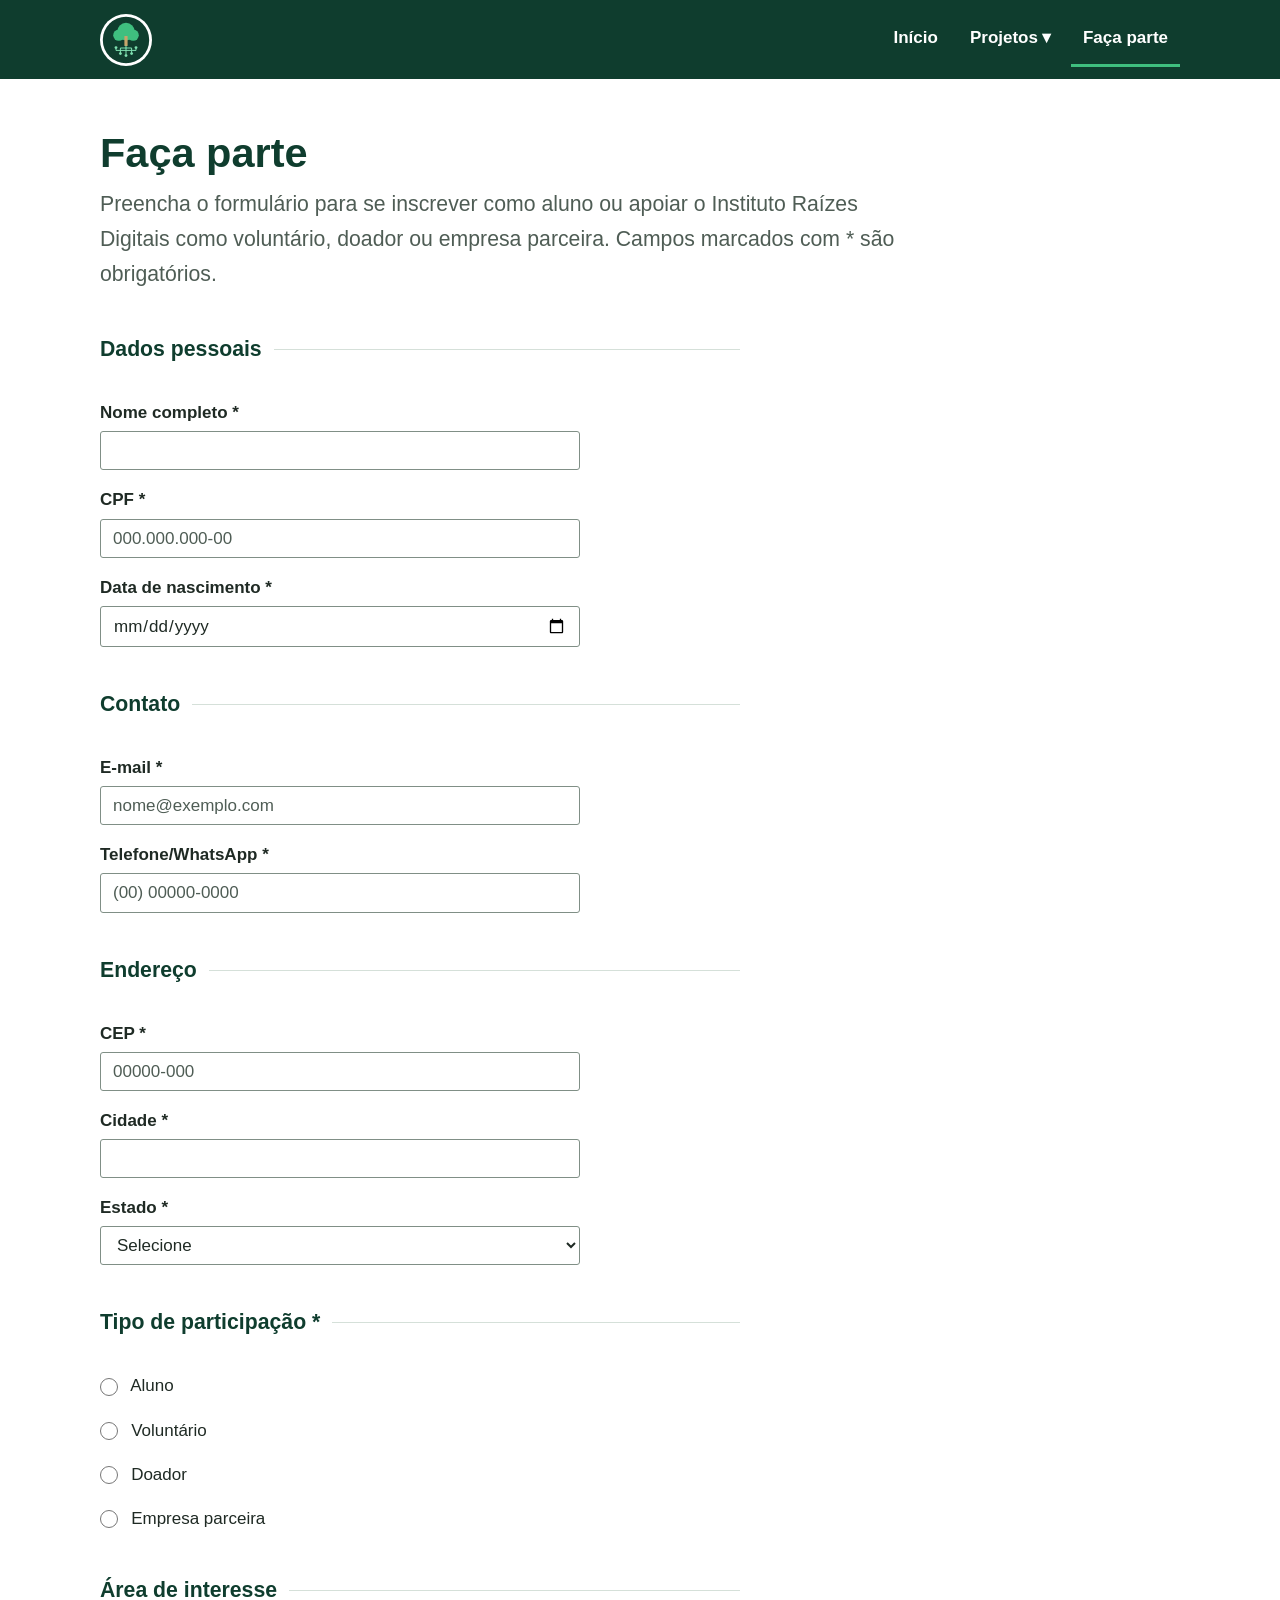
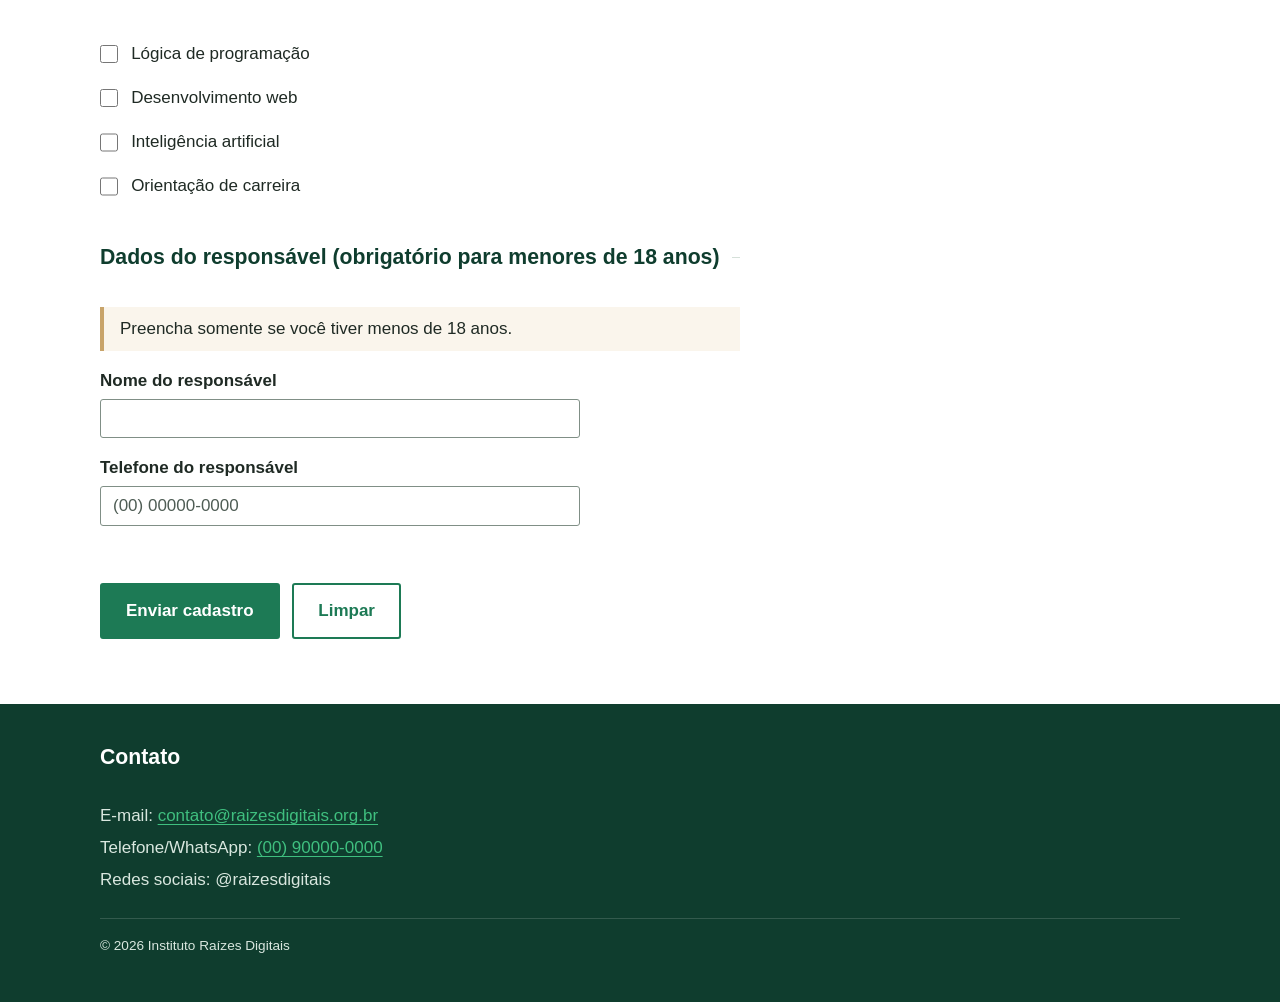
==== commit 4060f86d: "Adiciona menu responsivo com sanfona no celular - Botao Menu (checkbox + label, CSS puro) abre/fecha" ====
--- a/cadastro.html
+++ b/cadastro.html
@@ -15,11 +15,13 @@
       <source srcset="assets/img/logo-raizes-digitais.webp" type="image/webp">
       <img src="assets/img/logo-raizes-digitais.png" alt="Logotipo do Instituto Raízes Digitais: uma árvore com raízes em forma de circuito eletrônico" width="120" height="120">
     </picture>
-    <nav>
+    <input type="checkbox" id="menu-toggle" class="menu-toggle">
+    <label for="menu-toggle" class="menu-botao"><span class="menu-icone" aria-hidden="true"></span>Menu</label>
+    <nav aria-label="Menu principal">
       <ul>
         <li><a href="index.html">Início</a></li>
         <li class="tem-submenu">
-          <a href="#" aria-haspopup="true">Projetos</a>
+          <a href="projetos.html">Projetos</a>
           <ul>
             <li><a href="projetos.html">Frentes de atuação</a></li>
             <li><a href="projetos.html#como-participar">Como Participar</a></li>
--- a/assets/css/style.css
+++ b/assets/css/style.css
@@ -185,7 +185,7 @@
 */
 header {
   display: flex;
-  flex-direction: column;
+  flex-wrap: wrap;
   align-items: center;
   justify-content: space-between;
   gap: var(--esp-1);
@@ -232,7 +232,93 @@
 }
 
 /*
-  Submenu (dropdown) do item Projetos
+  Menu sanfona (celular): o botao abre/fecha o nav
+*/
+.menu-toggle {
+  position: absolute;
+  opacity: 0;
+  width: 1px;
+  height: 1px;
+}
+
+.menu-botao {
+  display: flex;
+  align-items: center;
+  gap: var(--esp-2);
+  padding: var(--esp-2) var(--esp-3);
+  border: 1px solid var(--cor-hover-invertido);
+  border-radius: var(--raio);
+  color: var(--cor-fundo);
+  font-weight: var(--peso-medio);
+  cursor: pointer;
+}
+
+.menu-toggle:focus-visible + .menu-botao {
+  outline: 3px solid var(--cor-secundaria);
+  outline-offset: 2px;
+}
+
+.menu-icone,
+.menu-icone::before,
+.menu-icone::after {
+  display: block;
+  width: 20px;
+  height: 2px;
+  background: var(--cor-fundo);
+  transition: transform 0.3s;
+}
+
+.menu-icone {
+  position: relative;
+}
+
+.menu-icone::before,
+.menu-icone::after {
+  content: "";
+  position: absolute;
+  left: 0;
+}
+
+.menu-icone::before {
+  top: -6px;
+}
+
+.menu-icone::after {
+  top: 6px;
+}
+
+.menu-toggle:checked + .menu-botao .menu-icone {
+  background: transparent;
+}
+
+.menu-toggle:checked + .menu-botao .menu-icone::before {
+  transform: translateY(6px) rotate(45deg);
+}
+
+.menu-toggle:checked + .menu-botao .menu-icone::after {
+  transform: translateY(-6px) rotate(-45deg);
+}
+
+nav {
+  flex-basis: 100%;
+  max-height: 0;
+  overflow: hidden;
+  visibility: hidden;
+  transition: max-height 0.3s, visibility 0.3s;
+}
+
+.menu-toggle:checked ~ nav {
+  max-height: 30rem;
+  visibility: visible;
+}
+
+nav > ul {
+  flex-direction: column;
+}
+
+/*
+  Submenu do item Projetos
+  Celular: estatico e sempre visivel (o dropdown fica no @media 768px)
 */
 nav .tem-submenu {
   position: relative;
@@ -244,21 +330,11 @@
 }
 
 nav .tem-submenu > ul {
-  display: none;
-  position: absolute;
-  top: 100%;
-  left: 0;
+  position: static;
   flex-direction: column;
   gap: 0;
-  width: max-content;
-  padding: var(--esp-1);
+  padding-left: var(--esp-4);
   background: var(--cor-primaria-escura);
-  z-index: 20;
-}
-
-nav .tem-submenu:hover > ul,
-nav .tem-submenu:focus-within > ul {
-  display: flex;
 }
 
 nav .tem-submenu > ul a {
@@ -312,6 +388,7 @@
 main > section {
   padding: var(--esp-6) 0;
   border-top: 1px solid var(--cor-borda);
+  scroll-margin-top: 5rem;
 }
 
 main > section picture img {
@@ -506,8 +583,8 @@
   max-width: 480px;
   margin-top: var(--esp-1);
   padding: var(--esp-2) var(--esp-3);
+  font: inherit;
   line-height: var(--altura-linha-titulo);
-  font: inherit;
   color: var(--cor-texto);
   background: var(--cor-fundo);
   border: 1px solid var(--cor-borda-campo);
@@ -637,11 +714,6 @@
   1) 576px - celulares grandes e em modo paisagem
 */
 @media (min-width: 576px) {
-  header {
-    flex-direction: row;
-    gap: var(--esp-4);
-  }
-
   main {
     padding-top: var(--esp-8);
   }
@@ -667,6 +739,46 @@
   2) 768px - tablets
 */
 @media (min-width: 768px) {
+  /*
+    Menu em linha e dropdown do item Projetos
+  */
+  .menu-toggle,
+  .menu-botao {
+    display: none;
+  }
+
+  nav {
+    flex-basis: auto;
+    max-height: none;
+    overflow: visible;
+    visibility: visible;
+  }
+
+  nav > ul {
+    display: flex;
+    flex-direction: row;
+  }
+
+  nav .tem-submenu > ul {
+    position: absolute;
+    top: 100%;
+    left: 0;
+    width: max-content;
+    padding: var(--esp-1);
+    z-index: 20;
+    opacity: 0;
+    visibility: hidden;
+    transform: translateY(-0.5rem);
+    transition: opacity 0.2s, transform 0.2s, visibility 0.2s;
+  }
+
+  nav .tem-submenu:hover > ul,
+  nav .tem-submenu:focus-within > ul {
+    opacity: 1;
+    visibility: visible;
+    transform: translateY(0);
+  }
+
   /*
     Quem somos: texto em 6 colunas e imagem nas outras 6
   */
@@ -801,3 +913,16 @@
     grid-column: 6 / 13;
   }
 }
+
+/*
+  Respeita quem prefere menos animacao
+*/
+@media (prefers-reduced-motion: reduce) {
+  nav,
+  .menu-icone,
+  .menu-icone::before,
+  .menu-icone::after,
+  nav .tem-submenu > ul {
+    transition: none;
+  }
+}
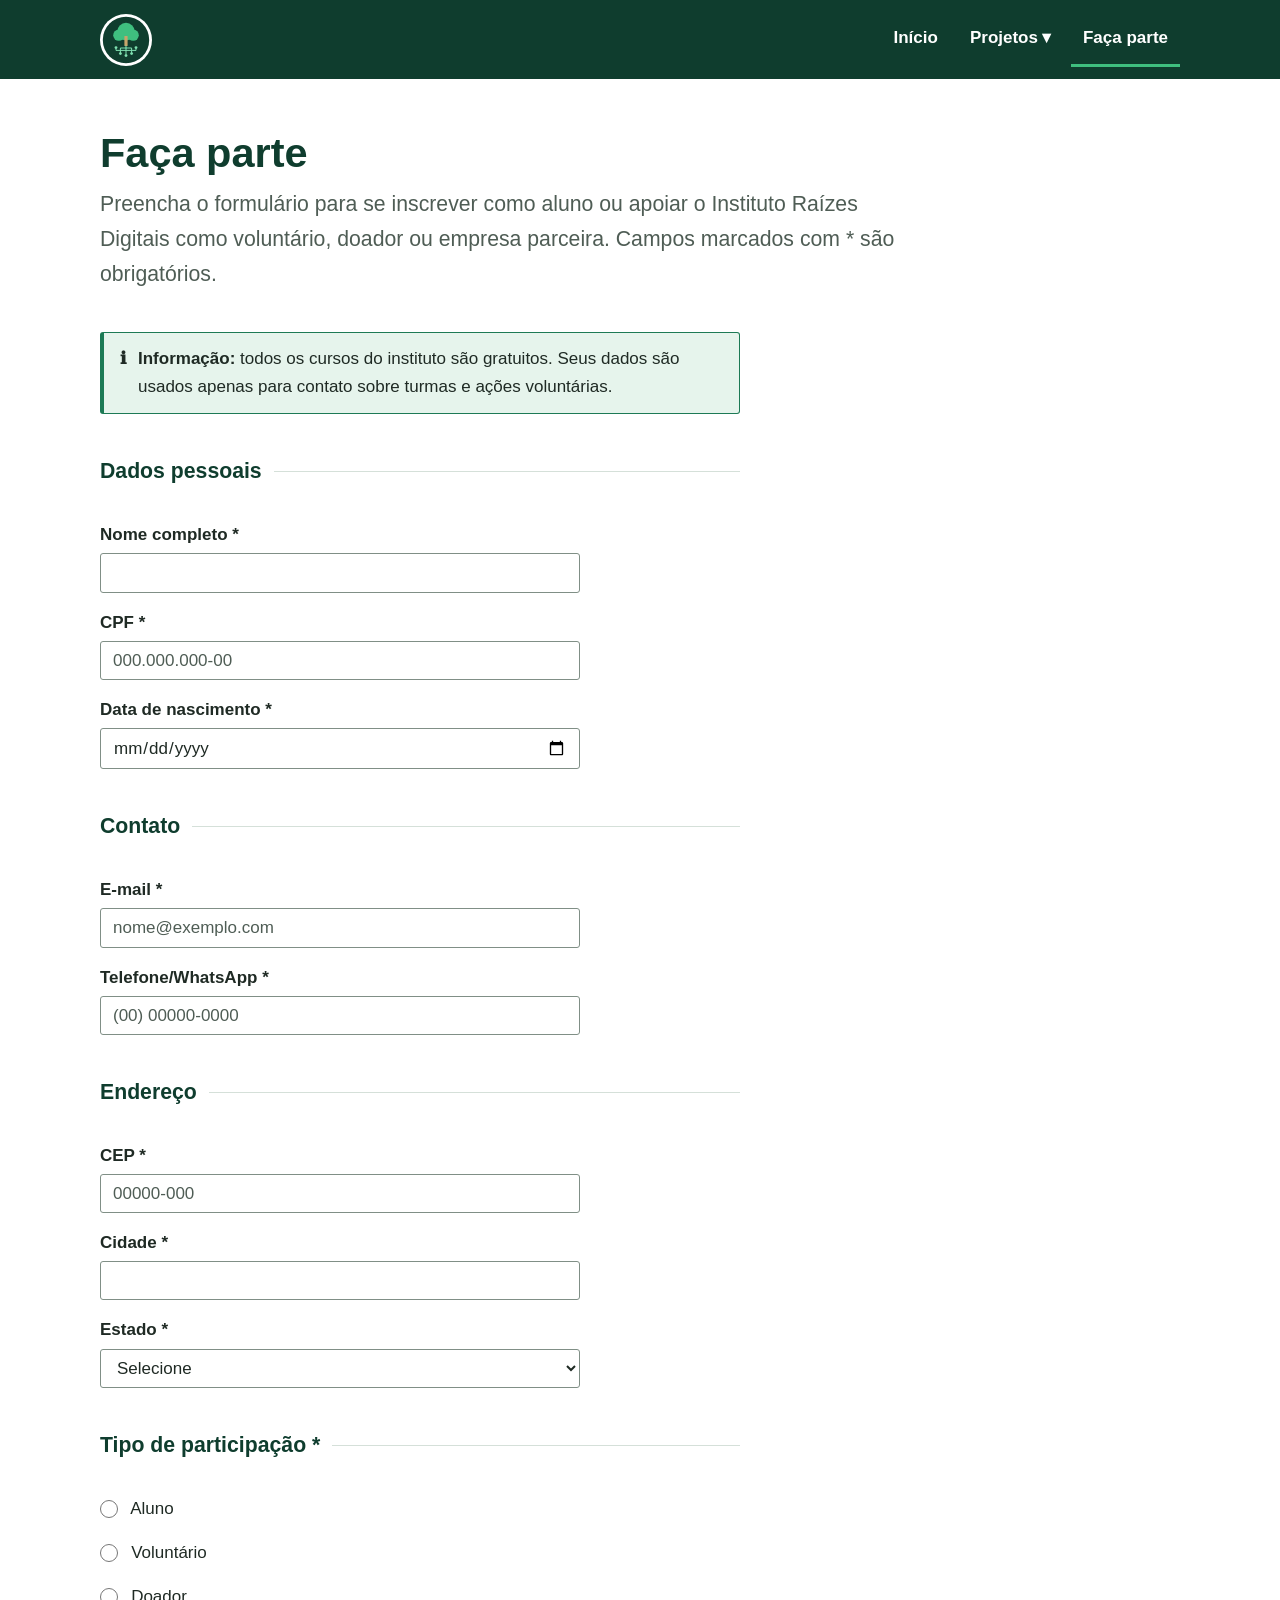
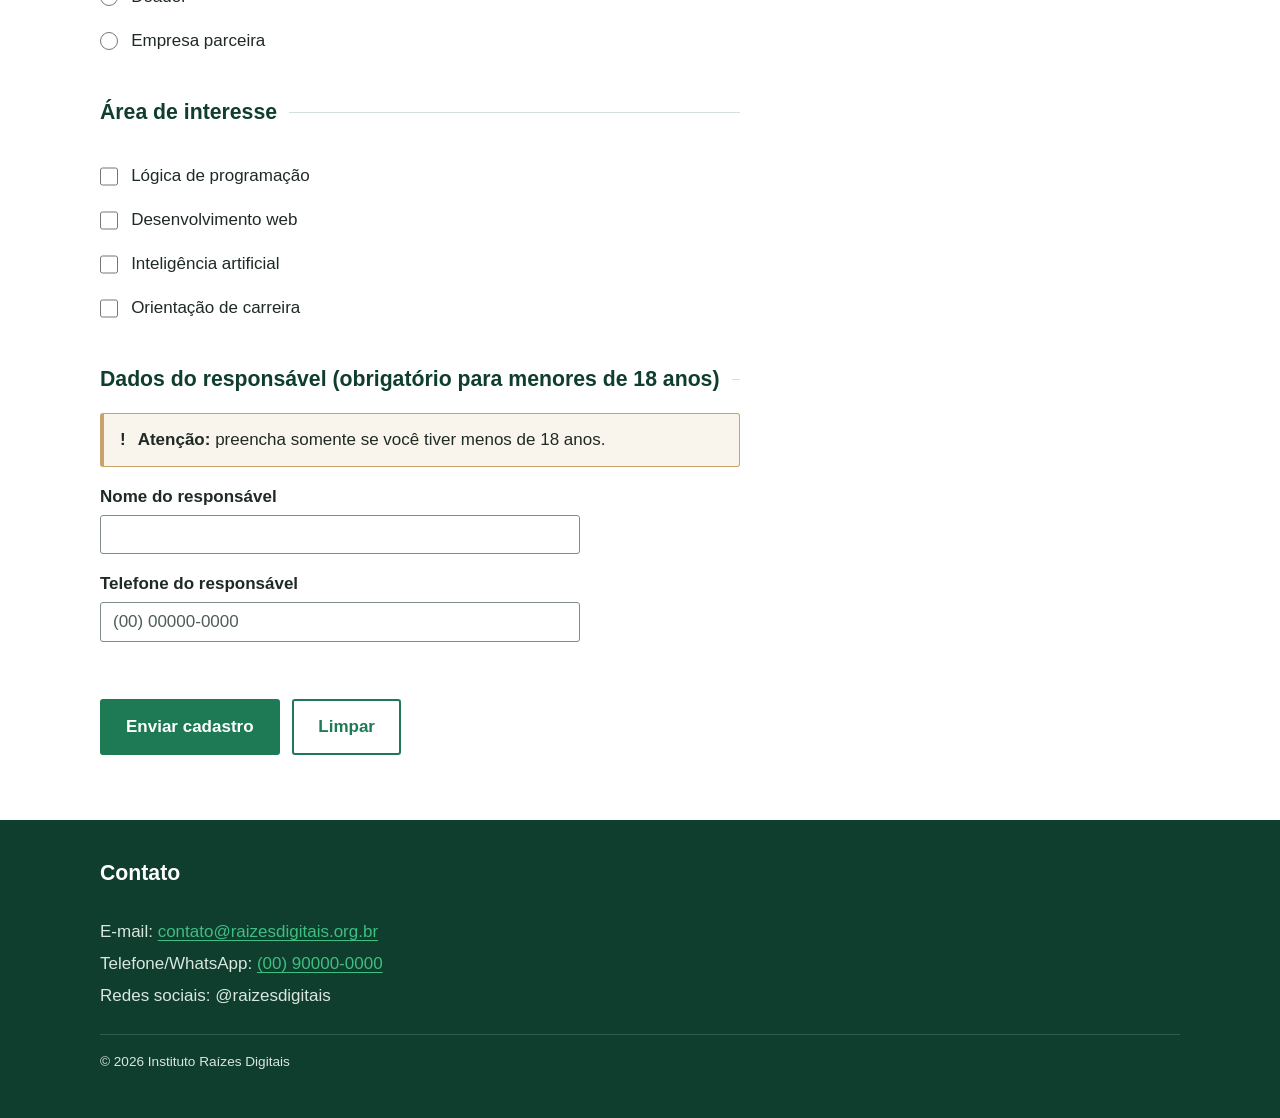
==== commit 6f2101df: "Adiciona componentes de feedback (badges, alertas e modal) - Badges de formato/publico nos 6 projeto" ====
--- a/cadastro.html
+++ b/cadastro.html
@@ -38,6 +38,7 @@
     <p>Preencha o formulário para se inscrever como aluno ou apoiar o Instituto Raízes Digitais como voluntário, doador ou empresa parceira. Campos marcados com * são obrigatórios.</p>
 
     <form action="#" method="post">
+      <p class="alerta alerta--info"><span><strong>Informação:</strong> todos os cursos do instituto são gratuitos. Seus dados são usados apenas para contato sobre turmas e ações voluntárias.</span></p>
 
       <fieldset>
         <legend>Dados pessoais</legend>
@@ -170,7 +171,7 @@
 
       <fieldset id="grupo-responsavel">
         <legend>Dados do responsável (obrigatório para menores de 18 anos)</legend>
-        <p>Preencha somente se você tiver menos de 18 anos.</p>
+        <p class="alerta alerta--aviso"><span><strong>Atenção:</strong> preencha somente se você tiver menos de 18 anos.</span></p>
 
         <p>
           <label for="resp-nome">Nome do responsável</label><br>
@@ -185,6 +186,8 @@
         </p>
       </fieldset>
 
+      <p class="alerta alerta--erro alerta-validacao" role="status"><span><strong>Verifique:</strong> há campos preenchidos de forma incorreta. Corrija os campos destacados em vermelho.</span></p>
+      <p class="alerta alerta--sucesso alerta-validacao" role="status"><span><strong>Tudo certo:</strong> os dados estão completos. Você já pode enviar seu cadastro.</span></p>
       <p>
         <button type="submit">Enviar cadastro</button>
         <button type="reset">Limpar</button>
--- a/assets/css/style.css
+++ b/assets/css/style.css
@@ -48,9 +48,11 @@
 
   /*
     Cor de estado
-    erro  campos inválidos
+    erro        campos inválidos
+    erro-suave  fundo dos alertas de erro
   */
   --cor-erro: #b3261e;
+  --cor-erro-suave: #fbe9e7;
 
   /*
     Tipografia
@@ -98,6 +100,16 @@
   --raio: 3px;
   --largura: 1000px;
   --leitura: 68ch;
+
+  /*
+    Efeitos e sobreposição
+    transicao     duração/curva das transições de interface
+    sombra-botao  realce ao passar o mouse nos botões
+    sobreposicao  véu escuro atrás do modal
+  */
+  --transicao: 0.25s ease;
+  --sombra-botao: 0 4px 12px rgba(15, 61, 46, 0.3);
+  --cor-sobreposicao: rgba(15, 61, 46, 0.6);
 
   /*
     Grid
@@ -630,12 +642,6 @@
   border-color: var(--cor-primaria);
 }
 
-#grupo-responsavel > p:first-of-type {
-  padding: var(--esp-2) var(--esp-4);
-  border-left: 4px solid var(--cor-secundaria);
-  background: var(--cor-secundaria-suave);
-}
-
 button {
   width: 100%;
   font: inherit;
@@ -702,6 +708,178 @@
   border-top: 1px solid var(--cor-linha-invertida);
   max-width: none;
   font-size: var(--texto-pequeno);
+}
+
+/*
+  COMPONENTES DE FEEDBACK
+*/
+
+/*
+  Badges (etiquetas dos projetos)
+*/
+.badges {
+  display: flex;
+  flex-wrap: wrap;
+  gap: var(--esp-2);
+  margin: var(--esp-2) 0;
+}
+
+.badge {
+  display: inline-block;
+  padding: var(--esp-1) var(--esp-2);
+  font-size: var(--texto-pequeno);
+  font-weight: var(--peso-medio);
+  line-height: 1.2;
+  border-radius: var(--raio);
+  border: 1px solid var(--cor-borda-campo);
+  color: var(--cor-texto-suave);
+  background: var(--cor-fundo);
+}
+
+.badge--online {
+  background: var(--cor-primaria-suave);
+  border-color: var(--cor-primaria-escura);
+  color: var(--cor-primaria-escura);
+}
+
+.badge--presencial {
+  background: var(--cor-secundaria-suave);
+  border-color: var(--cor-secundaria);
+  color: var(--cor-texto);
+}
+
+.badge--hibrido {
+  background: var(--cor-primaria);
+  border-color: var(--cor-primaria);
+  color: var(--cor-fundo);
+}
+
+/*
+  Alertas (mensagens de feedback, principalmente no formulário)
+*/
+.alerta {
+  display: flex;
+  gap: var(--esp-3);
+  align-items: flex-start;
+  padding: var(--esp-3) var(--esp-4);
+  border: 1px solid;
+  border-left-width: 4px;
+  border-radius: var(--raio);
+  max-width: none;
+  margin: 0;
+}
+
+.alerta::before {
+  font-weight: var(--peso-forte);
+  flex-shrink: 0;
+}
+
+.alerta--info {
+  background: var(--cor-primaria-suave);
+  border-color: var(--cor-primaria);
+}
+
+.alerta--info::before {
+  content: "\2139";
+}
+
+.alerta--sucesso {
+  background: var(--cor-primaria-suave);
+  border-color: var(--cor-primaria-clara);
+}
+
+.alerta--sucesso::before {
+  content: "\2713";
+}
+
+.alerta--aviso {
+  background: var(--cor-secundaria-suave);
+  border-color: var(--cor-secundaria);
+}
+
+.alerta--aviso::before {
+  content: "!";
+}
+
+.alerta--erro {
+  background: var(--cor-erro-suave);
+  border-color: var(--cor-erro);
+}
+
+.alerta--erro::before {
+  content: "\2715";
+}
+
+/*
+  Alertas dinâmicos do formulário, revelados pela validação nativa
+*/
+.alerta-validacao {
+  display: none;
+}
+
+form:has(:user-invalid) .alerta--erro {
+  display: flex;
+}
+
+form:valid .alerta--sucesso {
+  display: flex;
+}
+
+/*
+  Modal (compromisso de proteção), aberto pelo seletor :target
+*/
+.modal {
+  position: fixed;
+  inset: 0;
+  z-index: 100;
+  display: flex;
+  align-items: center;
+  justify-content: center;
+  padding: var(--esp-4);
+  background: var(--cor-sobreposicao);
+  opacity: 0;
+  visibility: hidden;
+  transition: opacity var(--transicao), visibility var(--transicao);
+}
+
+.modal:target {
+  opacity: 1;
+  visibility: visible;
+}
+
+.modal-caixa {
+  background: var(--cor-fundo);
+  max-width: 32rem;
+  width: 100%;
+  padding: var(--esp-6);
+  border-radius: var(--raio);
+  border-top: 4px solid var(--cor-primaria-clara);
+  box-shadow: 0 10px 30px rgba(15, 61, 46, 0.3);
+  transform: translateY(1rem);
+  transition: transform var(--transicao);
+}
+
+.modal:target .modal-caixa {
+  transform: translateY(0);
+}
+
+.modal-caixa h2 {
+  margin-bottom: var(--esp-4);
+}
+
+.modal-fechar {
+  display: inline-block;
+  padding: var(--esp-2) var(--esp-5);
+  border-radius: var(--raio);
+  background: var(--cor-primaria);
+  color: var(--cor-fundo);
+  text-decoration: none;
+}
+
+.modal-fechar:hover {
+  background: var(--cor-primaria-escura);
+  color: var(--cor-fundo);
+  box-shadow: var(--sombra-botao);
 }
 
 /*
@@ -922,7 +1100,12 @@
   .menu-icone,
   .menu-icone::before,
   .menu-icone::after,
-  nav .tem-submenu > ul {
+  nav .tem-submenu > ul,
+  .badge,
+  .alerta,
+  .modal,
+  .modal-caixa,
+  .modal-fechar {
     transition: none;
   }
 }
